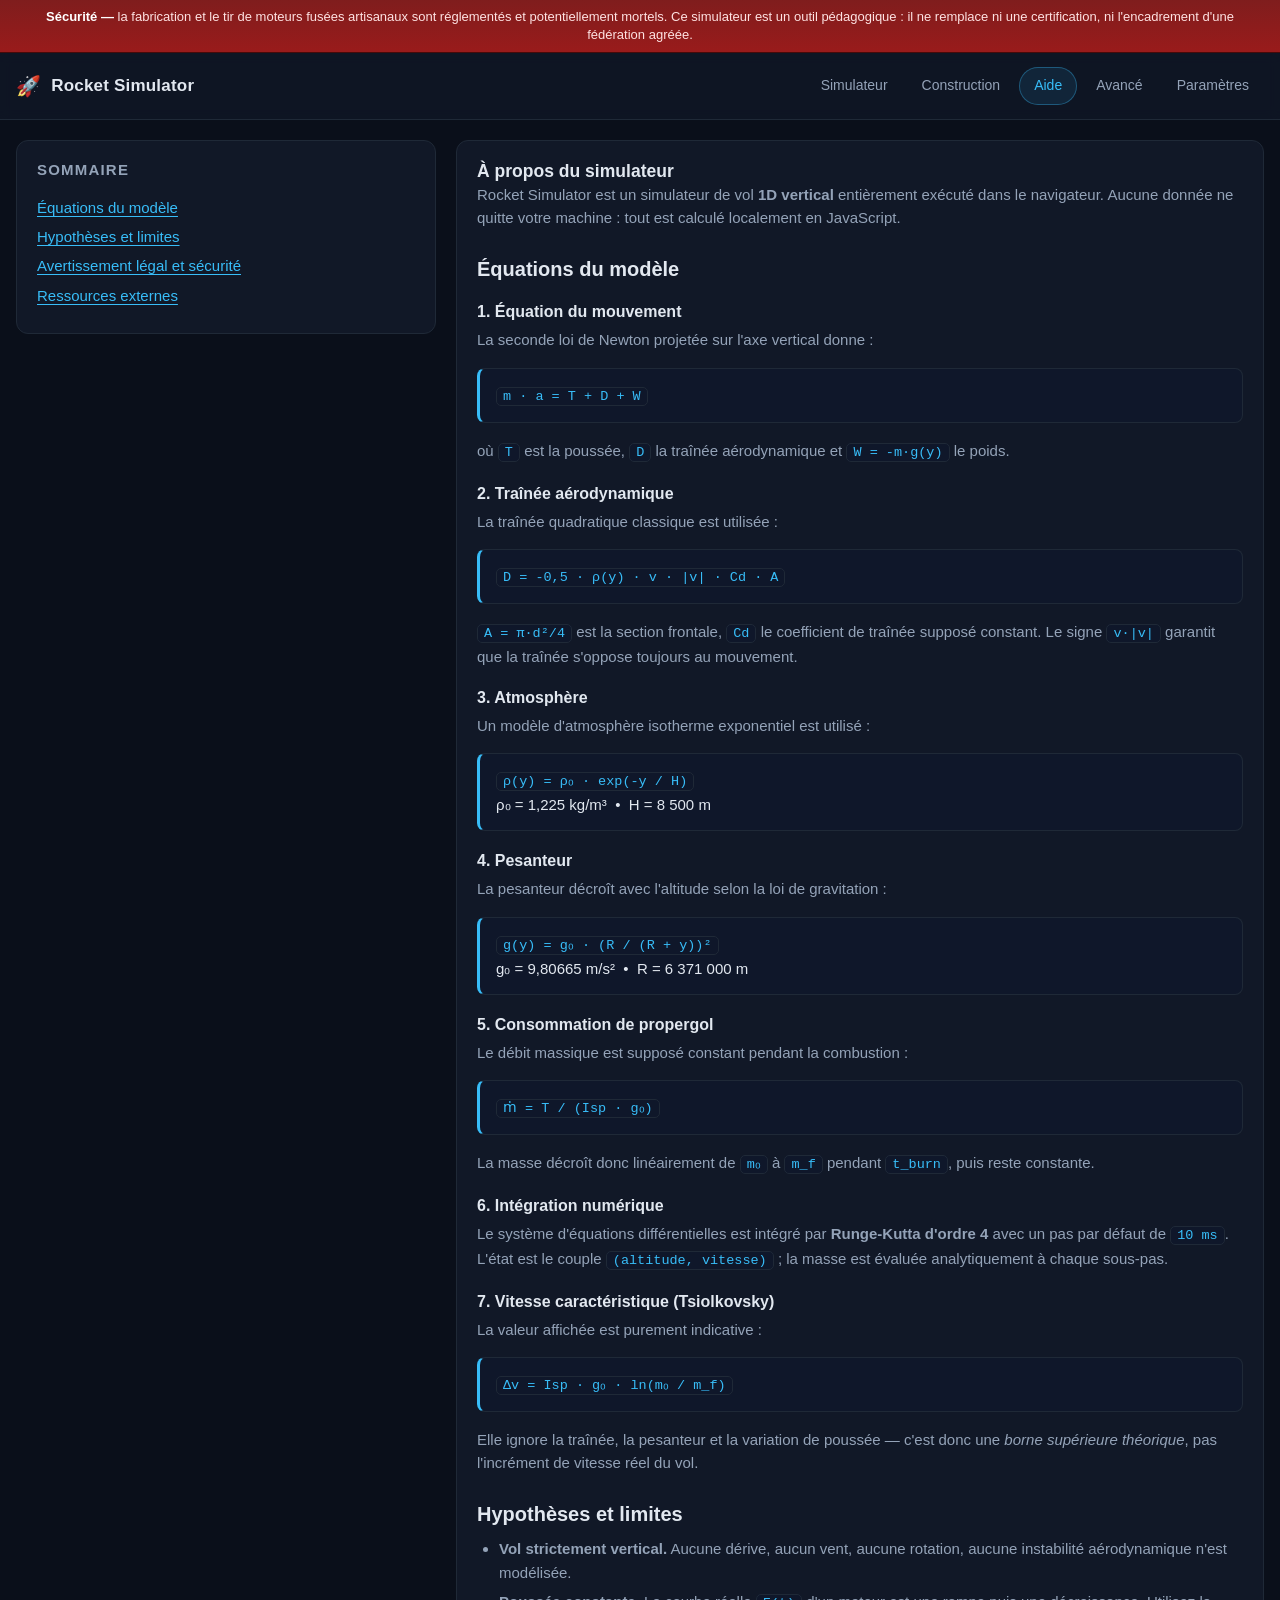
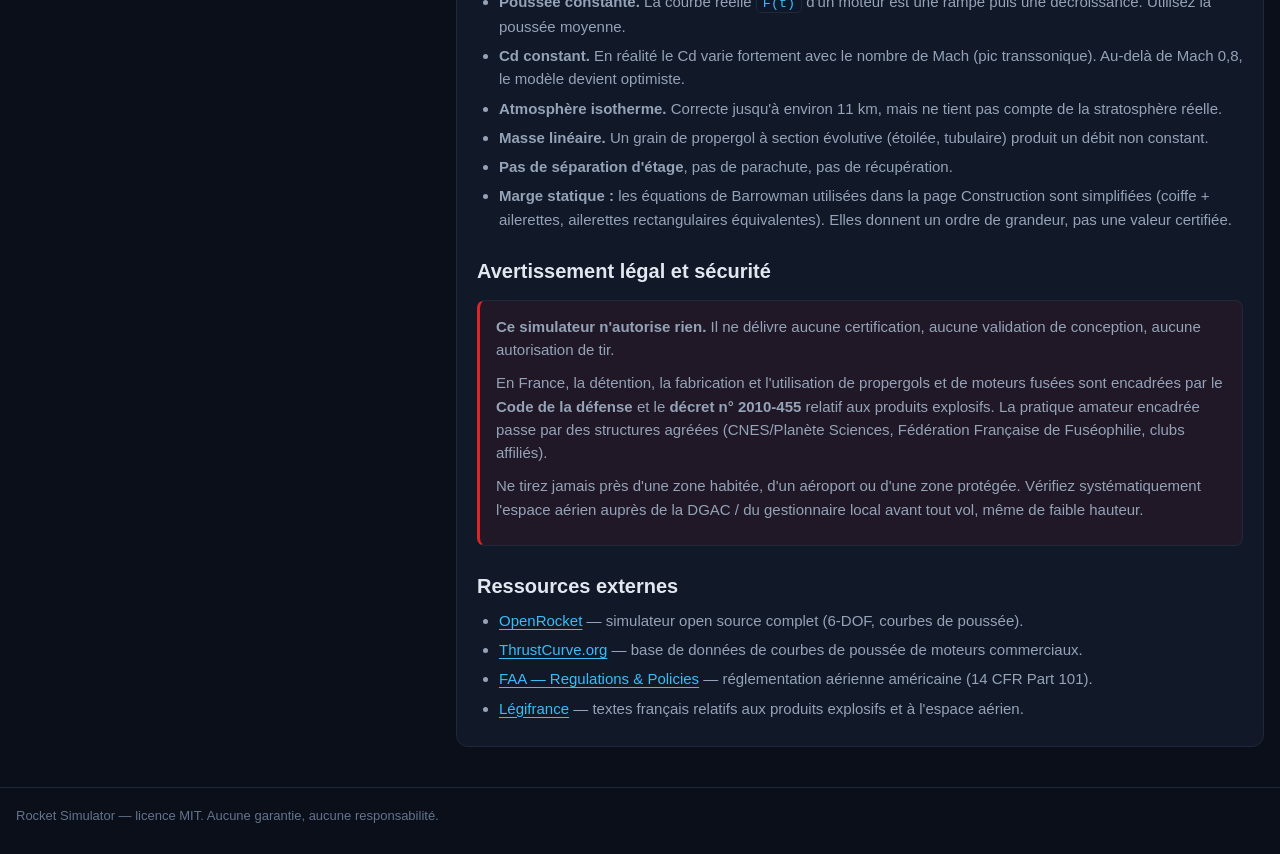
==== advanced.html @ daa478bb "init: rocket-simulator" ====
<!DOCTYPE html>
<html lang="fr">
<head>
  <meta charset="utf-8">
  <meta name="viewport" content="width=device-width, initial-scale=1">
  <title>À propos — Rocket Simulator</title>
  <meta name="description" content="Équations, hypothèses, limites du modèle et avertissements légaux du simulateur de fusée artisanale.">
  <link rel="icon" type="image/svg+xml" href="assets/favicon.svg">
  <link rel="stylesheet" href="css/reset.css">
  <link rel="stylesheet" href="css/style.css">
  <link rel="stylesheet" href="css/components.css">
</head>
<body>

  <p class="safety-banner" role="alert">
    <strong>Sécurité —</strong> la fabrication et le tir de moteurs fusées artisanaux sont
    réglementés et potentiellement mortels. Ce simulateur est un outil pédagogique : il ne
    remplace ni une certification, ni l'encadrement d'une fédération agréée.
  </p>

  <header class="site-header">
    <div class="wrap header-inner">
      <a class="brand" href="index.html">
        <span class="brand-mark" aria-hidden="true">🚀</span>
        <span>Rocket&nbsp;Simulator</span>
      </a>
      <nav class="site-nav" aria-label="Navigation principale">
        <a href="index.html">Simulateur</a>
        <a href="builder.html">Construction</a>
        <a href="help.html" class="is-active" aria-current="page">Aide</a>
        <a href="advanced.html">Avancé</a>
        <a href="settings.html">Paramètres</a>
      </nav>
    </div>
  </header>

  <main class="wrap layout">

    <section class="card">
      <h2 class="card-title">Sommaire</h2>
      <ul class="prose">
        <li><a href="#equations">Équations du modèle</a></li>
        <li><a href="#hypotheses">Hypothèses et limites</a></li>
        <li><a href="#legal">Avertissement légal et sécurité</a></li>
        <li><a href="#ressources">Ressources externes</a></li>
      </ul>
    </section>

    <section class="col-right">

      <article class="card prose">
        <h1>À propos du simulateur</h1>
        <p>
          Rocket Simulator est un simulateur de vol <strong>1D vertical</strong> entièrement
          exécuté dans le navigateur. Aucune donnée ne quitte votre machine : tout est calculé
          localement en JavaScript.
        </p>

        <h2 id="equations">Équations du modèle</h2>

        <h3>1. Équation du mouvement</h3>
        <p>
          La seconde loi de Newton projetée sur l'axe vertical donne :
        </p>
        <div class="callout">
          <code>m · a = T + D + W</code>
        </div>
        <p>
          où <code>T</code> est la poussée, <code>D</code> la traînée aérodynamique et
          <code>W = -m·g(y)</code> le poids.
        </p>

        <h3>2. Traînée aérodynamique</h3>
        <p>La traînée quadratique classique est utilisée :</p>
        <div class="callout">
          <code>D = -0,5 · ρ(y) · v · |v| · Cd · A</code>
        </div>
        <p>
          <code>A = π·d²/4</code> est la section frontale, <code>Cd</code> le coefficient de
          traînée supposé constant. Le signe <code>v·|v|</code> garantit que la traînée
          s'oppose toujours au mouvement.
        </p>

        <h3>3. Atmosphère</h3>
        <p>Un modèle d'atmosphère isotherme exponentiel est utilisé :</p>
        <div class="callout">
          <code>ρ(y) = ρ₀ · exp(-y / H)</code><br>
          ρ₀ = 1,225 kg/m³ &nbsp;•&nbsp; H = 8 500 m
        </div>

        <h3>4. Pesanteur</h3>
        <p>La pesanteur décroît avec l'altitude selon la loi de gravitation :</p>
        <div class="callout">
          <code>g(y) = g₀ · (R / (R + y))²</code><br>
          g₀ = 9,80665 m/s² &nbsp;•&nbsp; R = 6 371 000 m
        </div>

        <h3>5. Consommation de propergol</h3>
        <p>Le débit massique est supposé constant pendant la combustion :</p>
        <div class="callout">
          <code>ṁ = T / (Isp · g₀)</code>
        </div>
        <p>
          La masse décroît donc linéairement de <code>m₀</code> à <code>m_f</code> pendant
          <code>t_burn</code>, puis reste constante.
        </p>

        <h3>6. Intégration numérique</h3>
        <p>
          Le système d'équations différentielles est intégré par <strong>Runge-Kutta d'ordre 4</strong>
          avec un pas par défaut de <code>10 ms</code>. L'état est le couple
          <code>(altitude, vitesse)</code> ; la masse est évaluée analytiquement à chaque
          sous-pas.
        </p>

        <h3>7. Vitesse caractéristique (Tsiolkovsky)</h3>
        <p>La valeur affichée est purement indicative :</p>
        <div class="callout">
          <code>Δv = Isp · g₀ · ln(m₀ / m_f)</code>
        </div>
        <p>
          Elle ignore la traînée, la pesanteur et la variation de poussée — c'est donc une
          <em>borne supérieure théorique</em>, pas l'incrément de vitesse réel du vol.
        </p>

        <h2 id="hypotheses">Hypothèses et limites</h2>
        <ul>
          <li><strong>Vol strictement vertical.</strong> Aucune dérive, aucun vent, aucune
            rotation, aucune instabilité aérodynamique n'est modélisée.</li>
          <li><strong>Poussée constante.</strong> La courbe réelle <code>F(t)</code> d'un
            moteur est une rampe puis une décroissance. Utilisez la poussée moyenne.</li>
          <li><strong>Cd constant.</strong> En réalité le Cd varie fortement avec le nombre de
            Mach (pic transsonique). Au-delà de Mach 0,8, le modèle devient optimiste.</li>
          <li><strong>Atmosphère isotherme.</strong> Correcte jusqu'à environ 11 km, mais ne
            tient pas compte de la stratosphère réelle.</li>
          <li><strong>Masse linéaire.</strong> Un grain de propergol à section évolutive
            (étoilée, tubulaire) produit un débit non constant.</li>
          <li><strong>Pas de séparation d'étage</strong>, pas de parachute, pas de récupération.</li>
          <li><strong>Marge statique :</strong> les équations de Barrowman utilisées dans la page
            Construction sont simplifiées (coiffe + ailerettes, ailerettes rectangulaires
            équivalentes). Elles donnent un ordre de grandeur, pas une valeur certifiée.</li>
        </ul>

        <h2 id="legal">Avertissement légal et sécurité</h2>
        <div class="callout callout-danger">
          <p>
            <strong>Ce simulateur n'autorise rien.</strong> Il ne délivre aucune
            certification, aucune validation de conception, aucune autorisation de tir.
          </p>
          <p>
            En France, la détention, la fabrication et l'utilisation de propergols et de
            moteurs fusées sont encadrées par le <strong>Code de la défense</strong> et le
            <strong>décret n° 2010-455</strong> relatif aux produits explosifs. La pratique
            amateur encadrée passe par des structures agréées (CNES/Planète Sciences,
            Fédération Française de Fuséophilie, clubs affiliés).
          </p>
          <p>
            Ne tirez jamais près d'une zone habitée, d'un aéroport ou d'une zone protégée.
            Vérifiez systématiquement l'espace aérien auprès de la DGAC / du gestionnaire
            local avant tout vol, même de faible hauteur.
          </p>
        </div>

        <h2 id="ressources">Ressources externes</h2>
        <ul>
          <li><a href="https://openrocket.info/" rel="noopener noreferrer" target="_blank">OpenRocket</a> — simulateur open source complet (6-DOF, courbes de poussée).</li>
          <li><a href="https://www.thrustcurve.org/" rel="noopener noreferrer" target="_blank">ThrustCurve.org</a> — base de données de courbes de poussée de moteurs commerciaux.</li>
          <li><a href="https://www.faa.gov/regulations_policies/" rel="noopener noreferrer" target="_blank">FAA — Regulations &amp; Policies</a> — réglementation aérienne américaine (14 CFR Part 101).</li>
          <li><a href="https://www.legifrance.gouv.fr/" rel="noopener noreferrer" target="_blank">Légifrance</a> — textes français relatifs aux produits explosifs et à l'espace aérien.</li>
        </ul>
      </article>

    </section>

  </main>

  <footer class="site-footer">
    <div class="wrap">
      Rocket Simulator — licence MIT. Aucune garantie, aucune responsabilité.
    </div>
  </footer>

</body>
</html>
---- css/style.css ----
/* ==========================================================================
   1. Variables de thème
   ========================================================================== */
:root {
  --bg: #0a0f1a;
  --surface: #111827;
  --surface-alt: #0f172a;
  --border: #1f2937;
  --border-soft: #172033;

  --text: #e2e8f0;
  --text-muted: #94a3b8;
  --text-dim: #64748b;

  --accent: #38bdf8;
  --accent-strong: #0ea5e9;
  --ok: #22c55e;
  --warn: #f59e0b;
  --danger: #dc2626;

  --radius: 12px;
  --radius-sm: 8px;
  --pad: 20px;
  --gap: 20px;

  --font-sans: -apple-system, BlinkMacSystemFont, "Segoe UI", Roboto, Helvetica, Arial, sans-serif;
  --font-mono: ui-monospace, SFMono-Regular, Menlo, Consolas, "Liberation Mono", monospace;

  --shadow: 0 10px 30px rgba(0, 0, 0, 0.35);
  --max-width: 1280px;
}

/* ==========================================================================
   2. Base
   ========================================================================== */
body {
  background: var(--bg);
  color: var(--text);
  font-family: var(--font-sans);
  font-size: 15px;
  line-height: 1.55;
  min-height: 100vh;
  display: flex;
  flex-direction: column;
}

h1, h2, h3 {
  line-height: 1.25;
  font-weight: 650;
}

code, kbd, pre {
  font-family: var(--font-mono);
  font-size: 0.9em;
}

.wrap {
  width: 100%;
  max-width: var(--max-width);
  margin-inline: auto;
  padding-inline: 16px;
}

/* ==========================================================================
   3. Bandeau de sécurité (fixe, non fermable)
   ========================================================================== */
.safety-banner {
  position: sticky;
  top: 0;
  z-index: 100;
  background: linear-gradient(180deg, #7f1d1d, #991b1b);
  color: #fee2e2;
  font-size: 13px;
  line-height: 1.4;
  padding: 8px 16px;
  border-bottom: 1px solid #450a0a;
  text-align: center;
}

.safety-banner strong {
  color: #fff;
}

/* ==========================================================================
   4. En-tête + navigation
   ========================================================================== */
.site-header {
  border-bottom: 1px solid var(--border);
  background: rgba(17, 24, 39, 0.72);
  backdrop-filter: blur(6px);
}

.header-inner {
  display: flex;
  flex-wrap: wrap;
  align-items: center;
  justify-content: space-between;
  gap: 12px;
  padding-block: 14px;
}

.brand {
  display: inline-flex;
  align-items: center;
  gap: 10px;
  font-weight: 700;
  font-size: 17px;
  letter-spacing: 0.2px;
}

.brand-mark {
  font-size: 20px;
}

.site-nav {
  display: flex;
  flex-wrap: wrap;
  gap: 4px;
}

.site-nav a {
  padding: 7px 14px;
  border-radius: 999px;
  font-size: 14px;
  color: var(--text-muted);
  border: 1px solid transparent;
  transition: background 0.15s, color 0.15s, border-color 0.15s;
}

.site-nav a:hover {
  color: var(--text);
  background: #1b2537;
}

.site-nav a.is-active {
  color: var(--accent);
  background: rgba(56, 189, 248, 0.1);
  border-color: rgba(56, 189, 248, 0.35);
}

/* ==========================================================================
   5. Layout principal
   ========================================================================== */
main.layout {
  flex: 1;
  display: grid;
  grid-template-columns: minmax(320px, 420px) minmax(0, 1fr);
  gap: var(--gap);
  align-items: start;
  padding-block: var(--gap) 40px;
}

.col-right {
  display: grid;
  gap: var(--gap);
  min-width: 0;
}

.grid-2 {
  display: grid;
  grid-template-columns: repeat(auto-fit, minmax(280px, 1fr));
  gap: var(--gap);
}

/* ==========================================================================
   6. Pied de page
   ========================================================================== */
.site-footer {
  border-top: 1px solid var(--border);
  padding: 18px 0 28px;
  color: var(--text-dim);
  font-size: 13px;
}

.site-footer a {
  color: var(--text-muted);
  text-decoration: underline;
  text-underline-offset: 3px;
}

.site-footer a:hover {
  color: var(--accent);
}

/* ==========================================================================
   7. Responsive — 768px
   ========================================================================== */
@media (max-width: 768px) {
  main.layout {
    grid-template-columns: 1fr;
  }

  .header-inner {
    justify-content: center;
  }

  .safety-banner {
    font-size: 12px;
  }
}
---- css/components.css ----
/* ==========================================================================
   1. Cartes
   ========================================================================== */
.card {
  background: var(--surface);
  border: 1px solid var(--border);
  border-radius: var(--radius);
  padding: var(--pad);
}

.card + .card {
  margin-top: 0;
}

.card-title {
  font-size: 15px;
  text-transform: uppercase;
  letter-spacing: 0.08em;
  color: var(--text-muted);
  margin-bottom: 16px;
}

.chart-title {
  font-size: 14px;
  color: var(--text-muted);
  margin-bottom: 8px;
  letter-spacing: 0.03em;
}

/* ==========================================================================
   2. Boutons
   ========================================================================== */
.btn {
  display: inline-flex;
  align-items: center;
  justify-content: center;
  gap: 8px;
  padding: 10px 18px;
  border-radius: var(--radius-sm);
  font-size: 14px;
  font-weight: 600;
  border: 1px solid transparent;
  transition: background 0.15s, border-color 0.15s, color 0.15s, transform 0.05s;
}

.btn:active {
  transform: translateY(1px);
}

.btn-primary {
  background: var(--accent);
  color: #06263a;
}

.btn-primary:hover {
  background: var(--accent-strong);
}

.btn-ghost {
  background: #1b2537;
  color: var(--text);
  border-color: var(--border);
}

.btn-ghost:hover {
  background: #243149;
}

.btn:focus-visible {
  outline: 2px solid var(--accent);
  outline-offset: 2px;
}

.actions {
  display: flex;
  flex-wrap: wrap;
  gap: 10px;
  margin-top: 18px;
}

/* ==========================================================================
   3. Formulaires
   ========================================================================== */
.field {
  display: block;
  margin-bottom: 14px;
}

.field-label {
  display: block;
  font-size: 12.5px;
  color: var(--text-muted);
  margin-bottom: 6px;
  letter-spacing: 0.02em;
}

.field-row {
  display: grid;
  grid-template-columns: 1fr 1fr;
  gap: 12px;
}

input[type="text"],
input[type="number"],
select {
  width: 100%;
  background: var(--surface-alt);
  border: 1px solid var(--border);
  border-radius: var(--radius-sm);
  padding: 9px 11px;
  font-size: 14px;
  color: var(--text);
  transition: border-color 0.15s, box-shadow 0.15s;
}

input:focus,
select:focus {
  outline: none;
  border-color: var(--accent);
  box-shadow: 0 0 0 3px rgba(56, 189, 248, 0.16);
}

input[type="number"] {
  font-variant-numeric: tabular-nums;
}

.errors {
  margin-top: 12px;
  font-size: 13px;
  color: #fca5a5;
  display: none;
}

.errors.is-visible {
  display: block;
}

/* ==========================================================================
   4. Statistiques
   ========================================================================== */
.stat-grid {
  display: grid;
  grid-template-columns: repeat(auto-fit, minmax(150px, 1fr));
  gap: 12px;
}

.stat {
  background: var(--surface-alt);
  border: 1px solid var(--border-soft);
  border-radius: var(--radius-sm);
  padding: 12px 14px;
  display: flex;
  flex-direction: column;
  gap: 2px;
}

.stat-label {
  font-size: 12px;
  color: var(--text-dim);
  text-transform: uppercase;
  letter-spacing: 0.05em;
}

.stat-value {
  font-size: 22px;
  font-weight: 700;
  font-variant-numeric: tabular-nums;
  color: var(--accent);
}

.stat-value small {
  font-size: 12px;
  font-weight: 500;
  color: var(--text-muted);
}

.stat-hint {
  font-size: 11.5px;
  color: var(--text-dim);
}

/* ==========================================================================
   5. Avertissements
   ========================================================================== */
.warn-list {
  margin-top: 16px;
  display: grid;
  gap: 8px;
}

.warn-list li {
  background: rgba(245, 158, 11, 0.09);
  border: 1px solid rgba(245, 158, 11, 0.35);
  border-left-width: 3px;
  border-radius: var(--radius-sm);
  padding: 9px 12px;
  font-size: 13px;
  color: #fcd34d;
}

/* ==========================================================================
   6. Graphiques SVG
   ========================================================================== */
.chart-host {
  position: relative;
  width: 100%;
}

.chart {
  width: 100%;
  height: auto;
  overflow: visible;
}

.chart-grid {
  stroke: #1b2537;
  stroke-width: 1;
}

.chart-axis {
  stroke: #334155;
  stroke-width: 1;
}

.chart-tick {
  fill: var(--text-dim);
  font-size: 11px;
  font-family: var(--font-sans);
}

.chart-label {
  fill: var(--text-muted);
  font-size: 12px;
  font-family: var(--font-sans);
}

.chart-crosshair {
  stroke: var(--accent);
  stroke-width: 1;
  stroke-dasharray: 3 3;
}

.chart-tooltip {
  position: absolute;
  transform: translate(-50%, -150%);
  background: #020617;
  border: 1px solid var(--border);
  border-radius: 6px;
  padding: 4px 9px;
  font-size: 12px;
  font-variant-numeric: tabular-nums;
  white-space: nowrap;
  pointer-events: none;
  color: var(--text);
  box-shadow: var(--shadow);
}

/* ==========================================================================
   7. Builder — tableau des pièces & indicateur de stabilité
   ========================================================================== */
.parts-table {
  font-size: 13.5px;
}

.parts-table th,
.parts-table td {
  text-align: left;
  padding: 7px 10px;
  border-bottom: 1px solid var(--border-soft);
}

.parts-table th {
  color: var(--text-dim);
  font-weight: 500;
  font-size: 12px;
  text-transform: uppercase;
  letter-spacing: 0.05em;
}

.parts-table td.num {
  text-align: right;
  font-variant-numeric: tabular-nums;
}

.stability {
  display: flex;
  align-items: center;
  gap: 14px;
  margin-top: 8px;
  flex-wrap: wrap;
}

.stability-badge {
  font-size: 15px;
  font-weight: 700;
  padding: 8px 16px;
  border-radius: 999px;
  border: 1px solid;
  font-variant-numeric: tabular-nums;
}

.stability-badge[data-level="ok"] {
  color: var(--ok);
  border-color: rgba(34, 197, 94, 0.5);
  background: rgba(34, 197, 94, 0.1);
}

.stability-badge[data-level="warn"] {
  color: var(--warn);
  border-color: rgba(245, 158, 11, 0.5);
  background: rgba(245, 158, 11, 0.1);
}

.stability-badge[data-level="bad"] {
  color: #f87171;
  border-color: rgba(220, 38, 38, 0.5);
  background: rgba(220, 38, 38, 0.12);
}

.stability-text {
  font-size: 13px;
  color: var(--text-muted);
}

/* ==========================================================================
   8. Contenu éditorial (about)
   ========================================================================== */
.prose h2 {
  font-size: 20px;
  margin: 28px 0 10px;
}

.prose h2:first-child {
  margin-top: 0;
}

.prose h3 {
  font-size: 16px;
  margin: 20px 0 6px;
}

.prose p,
.prose li {
  color: var(--text-muted);
  margin-bottom: 10px;
}

.prose ul {
  list-style: disc;
  padding-left: 22px;
}

.prose li {
  margin-bottom: 6px;
}

.prose code {
  background: var(--surface-alt);
  border: 1px solid var(--border);
  border-radius: 5px;
  padding: 1px 6px;
  color: var(--accent);
}

.prose a {
  color: var(--accent);
  text-decoration: underline;
  text-underline-offset: 3px;
}

.callout {
  background: var(--surface-alt);
  border: 1px solid var(--border);
  border-left: 3px solid var(--accent);
  border-radius: var(--radius-sm);
  padding: 14px 16px;
  margin: 16px 0;
}

.callout-danger {
  border-left-color: var(--danger);
  background: rgba(220, 38, 38, 0.07);
}
/* ==========================================================================
   9. Tooltips (data-tip)
   ========================================================================== */
[data-tip] {
  position: relative;
  cursor: help;
  border-bottom: 1px dotted var(--text-dim);
}

[data-tip]:hover::after,
[data-tip]:focus-visible::after {
  content: attr(data-tip);
  position: absolute;
  bottom: calc(100% + 6px);
  left: 0;
  z-index: 200;
  width: max-content;
  max-width: 280px;
  padding: 8px 11px;
  background: #020617;
  color: var(--text);
  border: 1px solid var(--border);
  border-radius: 6px;
  font-size: 12px;
  font-weight: 400;
  line-height: 1.45;
  text-transform: none;
  letter-spacing: 0;
  white-space: normal;
  text-align: left;
  box-shadow: var(--shadow);
  pointer-events: none;
}

[data-tip]:focus-visible {
  outline: 2px solid var(--accent);
  outline-offset: 2px;
}

/* ==========================================================================
   10. Paramètres — blocs d'unités
   ========================================================================== */
.unit-card {
  margin-bottom: 16px;
}

.radio-row {
  display: flex;
  flex-wrap: wrap;
  gap: 8px;
}

.radio-pill {
  display: inline-flex;
  align-items: center;
  gap: 6px;
  padding: 7px 13px;
  border: 1px solid var(--border);
  border-radius: 999px;
  background: var(--surface-alt);
  font-size: 13.5px;
  cursor: pointer;
  transition: border-color 0.15s, background 0.15s;
}

.radio-pill:hover {
  border-color: var(--accent);
}

.radio-pill input[type="radio"] {
  accent-color: var(--accent);
  margin: 0;
}

.radio-pill:has(input:checked) {
  border-color: var(--accent);
  background: rgba(56, 189, 248, 0.1);
  color: var(--accent);
}

.unit-preview {
  margin-top: 8px;
  font-size: 12px;
  color: var(--text-dim);
  font-family: var(--font-mono);
}

.field-unit {
  color: var(--text-dim);
  font-weight: 400;
  margin-left: 2px;
}

/* ==========================================================================
   11. Texte de prose simplifié (help)
   ========================================================================== */
.prose-help h1 {
  font-size: 22px;
  margin-bottom: 14px;
}

.prose-help h2 {
  font-size: 18px;
  margin: 24px 0 8px;
  color: var(--accent);
}

.prose-help p,
.prose-help li {
  color: var(--text-muted);
  margin-bottom: 10px;
}

.prose-help ul {
  list-style: disc;
  padding-left: 22px;
}

.prose-help strong {
  color: var(--text);
}

.prose-help a {
  color: var(--accent);
  text-decoration: underline;
  text-underline-offset: 3px;
}
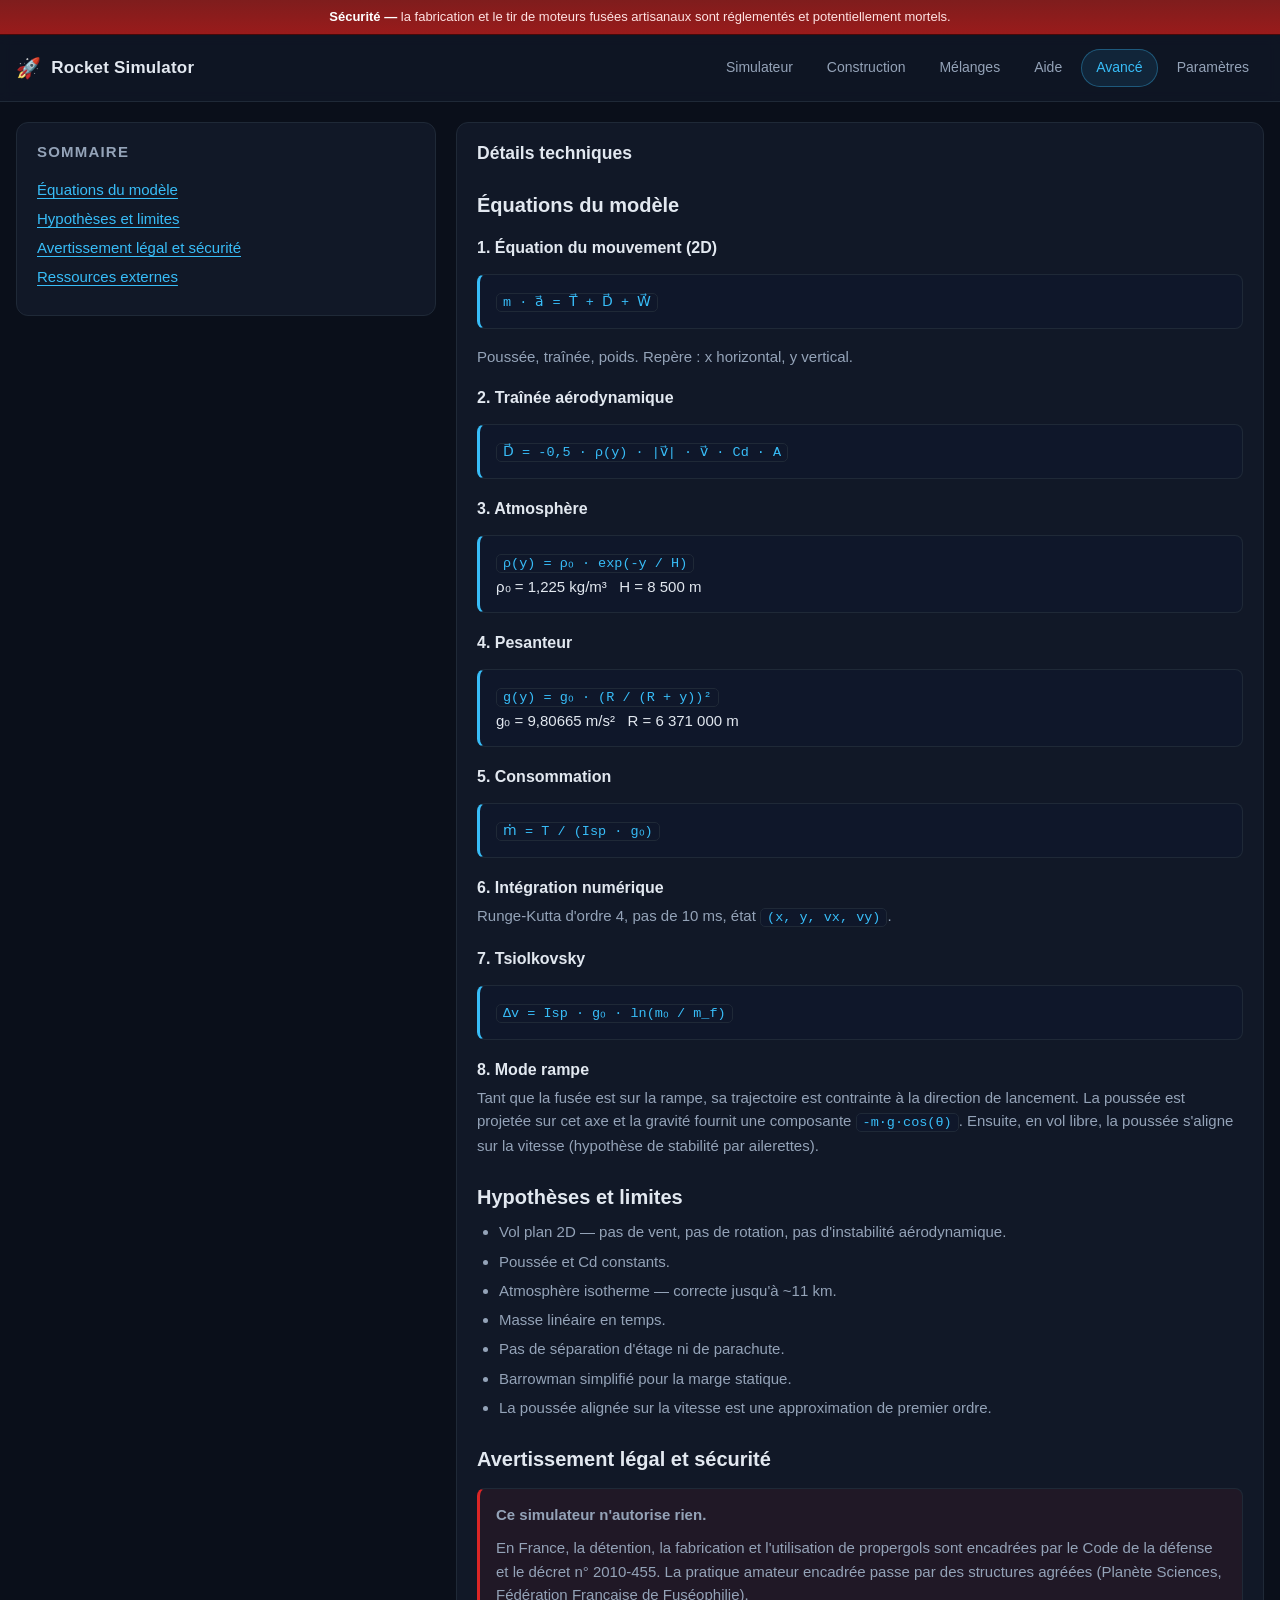
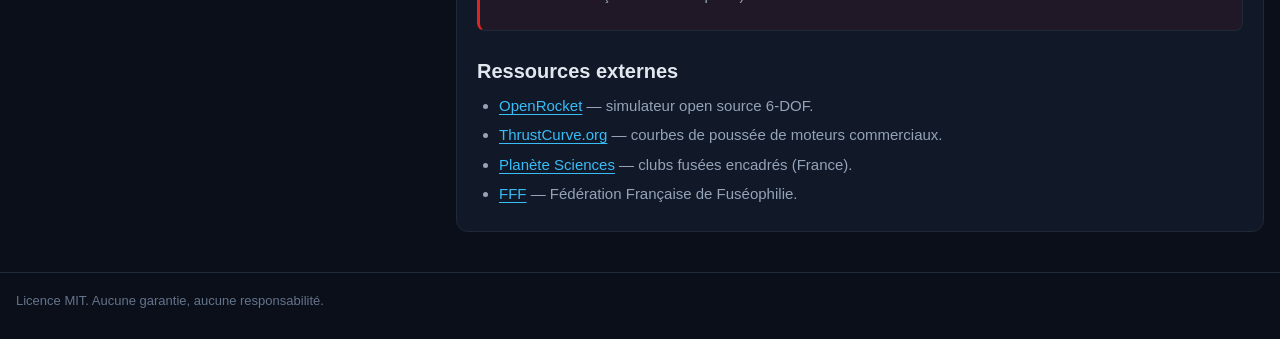
==== commit eabc5b35: "add(fonction): ajout page des mélanges, + advisor pour aide a la creation de fusée" ====
--- a/advanced.html
+++ b/advanced.html
@@ -3,8 +3,7 @@
 <head>
   <meta charset="utf-8">
   <meta name="viewport" content="width=device-width, initial-scale=1">
-  <title>À propos — Rocket Simulator</title>
-  <meta name="description" content="Équations, hypothèses, limites du modèle et avertissements légaux du simulateur de fusée artisanale.">
+  <title>Avancé — Rocket Simulator</title>
   <link rel="icon" type="image/svg+xml" href="assets/favicon.svg">
   <link rel="stylesheet" href="css/reset.css">
   <link rel="stylesheet" href="css/style.css">
@@ -14,8 +13,7 @@
 
   <p class="safety-banner" role="alert">
     <strong>Sécurité —</strong> la fabrication et le tir de moteurs fusées artisanaux sont
-    réglementés et potentiellement mortels. Ce simulateur est un outil pédagogique : il ne
-    remplace ni une certification, ni l'encadrement d'une fédération agréée.
+    réglementés et potentiellement mortels.
   </p>
 
   <header class="site-header">
@@ -27,8 +25,9 @@
       <nav class="site-nav" aria-label="Navigation principale">
         <a href="index.html">Simulateur</a>
         <a href="builder.html">Construction</a>
-        <a href="help.html" class="is-active" aria-current="page">Aide</a>
-        <a href="advanced.html">Avancé</a>
+        <a href="propellant.html">Mélanges</a>
+        <a href="help.html">Aide</a>
+        <a href="advanced.html" class="is-active" aria-current="page">Avancé</a>
         <a href="settings.html">Paramètres</a>
       </nav>
     </div>
@@ -47,137 +46,85 @@
     </section>
 
     <section class="col-right">
-
       <article class="card prose">
-        <h1>À propos du simulateur</h1>
-        <p>
-          Rocket Simulator est un simulateur de vol <strong>1D vertical</strong> entièrement
-          exécuté dans le navigateur. Aucune donnée ne quitte votre machine : tout est calculé
-          localement en JavaScript.
-        </p>
+        <h1>Détails techniques</h1>
 
         <h2 id="equations">Équations du modèle</h2>
 
-        <h3>1. Équation du mouvement</h3>
-        <p>
-          La seconde loi de Newton projetée sur l'axe vertical donne :
-        </p>
-        <div class="callout">
-          <code>m · a = T + D + W</code>
-        </div>
-        <p>
-          où <code>T</code> est la poussée, <code>D</code> la traînée aérodynamique et
-          <code>W = -m·g(y)</code> le poids.
-        </p>
+        <h3>1. Équation du mouvement (2D)</h3>
+        <div class="callout"><code>m · a⃗ = T⃗ + D⃗ + W⃗</code></div>
+        <p>Poussée, traînée, poids. Repère : x horizontal, y vertical.</p>
 
         <h3>2. Traînée aérodynamique</h3>
-        <p>La traînée quadratique classique est utilisée :</p>
         <div class="callout">
-          <code>D = -0,5 · ρ(y) · v · |v| · Cd · A</code>
+          <code>D⃗ = -0,5 · ρ(y) · |v⃗| · v⃗ · Cd · A</code>
         </div>
-        <p>
-          <code>A = π·d²/4</code> est la section frontale, <code>Cd</code> le coefficient de
-          traînée supposé constant. Le signe <code>v·|v|</code> garantit que la traînée
-          s'oppose toujours au mouvement.
-        </p>
 
         <h3>3. Atmosphère</h3>
-        <p>Un modèle d'atmosphère isotherme exponentiel est utilisé :</p>
         <div class="callout">
           <code>ρ(y) = ρ₀ · exp(-y / H)</code><br>
-          ρ₀ = 1,225 kg/m³ &nbsp;•&nbsp; H = 8 500 m
+          ρ₀ = 1,225 kg/m³ &nbsp; H = 8 500 m
         </div>
 
         <h3>4. Pesanteur</h3>
-        <p>La pesanteur décroît avec l'altitude selon la loi de gravitation :</p>
         <div class="callout">
           <code>g(y) = g₀ · (R / (R + y))²</code><br>
-          g₀ = 9,80665 m/s² &nbsp;•&nbsp; R = 6 371 000 m
+          g₀ = 9,80665 m/s² &nbsp; R = 6 371 000 m
         </div>
 
-        <h3>5. Consommation de propergol</h3>
-        <p>Le débit massique est supposé constant pendant la combustion :</p>
-        <div class="callout">
-          <code>ṁ = T / (Isp · g₀)</code>
-        </div>
-        <p>
-          La masse décroît donc linéairement de <code>m₀</code> à <code>m_f</code> pendant
-          <code>t_burn</code>, puis reste constante.
-        </p>
+        <h3>5. Consommation</h3>
+        <div class="callout"><code>ṁ = T / (Isp · g₀)</code></div>
 
         <h3>6. Intégration numérique</h3>
+        <p>Runge-Kutta d'ordre 4, pas de 10 ms, état <code>(x, y, vx, vy)</code>.</p>
+
+        <h3>7. Tsiolkovsky</h3>
+        <div class="callout"><code>Δv = Isp · g₀ · ln(m₀ / m_f)</code></div>
+
+        <h3>8. Mode rampe</h3>
         <p>
-          Le système d'équations différentielles est intégré par <strong>Runge-Kutta d'ordre 4</strong>
-          avec un pas par défaut de <code>10 ms</code>. L'état est le couple
-          <code>(altitude, vitesse)</code> ; la masse est évaluée analytiquement à chaque
-          sous-pas.
-        </p>
-
-        <h3>7. Vitesse caractéristique (Tsiolkovsky)</h3>
-        <p>La valeur affichée est purement indicative :</p>
-        <div class="callout">
-          <code>Δv = Isp · g₀ · ln(m₀ / m_f)</code>
-        </div>
-        <p>
-          Elle ignore la traînée, la pesanteur et la variation de poussée — c'est donc une
-          <em>borne supérieure théorique</em>, pas l'incrément de vitesse réel du vol.
+          Tant que la fusée est sur la rampe, sa trajectoire est contrainte à la direction
+          de lancement. La poussée est projetée sur cet axe et la gravité fournit une
+          composante <code>-m·g·cos(θ)</code>. Ensuite, en vol libre, la poussée s'aligne
+          sur la vitesse (hypothèse de stabilité par ailerettes).
         </p>
 
         <h2 id="hypotheses">Hypothèses et limites</h2>
         <ul>
-          <li><strong>Vol strictement vertical.</strong> Aucune dérive, aucun vent, aucune
-            rotation, aucune instabilité aérodynamique n'est modélisée.</li>
-          <li><strong>Poussée constante.</strong> La courbe réelle <code>F(t)</code> d'un
-            moteur est une rampe puis une décroissance. Utilisez la poussée moyenne.</li>
-          <li><strong>Cd constant.</strong> En réalité le Cd varie fortement avec le nombre de
-            Mach (pic transsonique). Au-delà de Mach 0,8, le modèle devient optimiste.</li>
-          <li><strong>Atmosphère isotherme.</strong> Correcte jusqu'à environ 11 km, mais ne
-            tient pas compte de la stratosphère réelle.</li>
-          <li><strong>Masse linéaire.</strong> Un grain de propergol à section évolutive
-            (étoilée, tubulaire) produit un débit non constant.</li>
-          <li><strong>Pas de séparation d'étage</strong>, pas de parachute, pas de récupération.</li>
-          <li><strong>Marge statique :</strong> les équations de Barrowman utilisées dans la page
-            Construction sont simplifiées (coiffe + ailerettes, ailerettes rectangulaires
-            équivalentes). Elles donnent un ordre de grandeur, pas une valeur certifiée.</li>
+          <li>Vol plan 2D — pas de vent, pas de rotation, pas d'instabilité aérodynamique.</li>
+          <li>Poussée et Cd constants.</li>
+          <li>Atmosphère isotherme — correcte jusqu'à ~11 km.</li>
+          <li>Masse linéaire en temps.</li>
+          <li>Pas de séparation d'étage ni de parachute.</li>
+          <li>Barrowman simplifié pour la marge statique.</li>
+          <li>La poussée alignée sur la vitesse est une approximation de premier ordre.</li>
         </ul>
 
         <h2 id="legal">Avertissement légal et sécurité</h2>
         <div class="callout callout-danger">
+          <p><strong>Ce simulateur n'autorise rien.</strong></p>
           <p>
-            <strong>Ce simulateur n'autorise rien.</strong> Il ne délivre aucune
-            certification, aucune validation de conception, aucune autorisation de tir.
-          </p>
-          <p>
-            En France, la détention, la fabrication et l'utilisation de propergols et de
-            moteurs fusées sont encadrées par le <strong>Code de la défense</strong> et le
-            <strong>décret n° 2010-455</strong> relatif aux produits explosifs. La pratique
-            amateur encadrée passe par des structures agréées (CNES/Planète Sciences,
-            Fédération Française de Fuséophilie, clubs affiliés).
-          </p>
-          <p>
-            Ne tirez jamais près d'une zone habitée, d'un aéroport ou d'une zone protégée.
-            Vérifiez systématiquement l'espace aérien auprès de la DGAC / du gestionnaire
-            local avant tout vol, même de faible hauteur.
+            En France, la détention, la fabrication et l'utilisation de propergols sont
+            encadrées par le Code de la défense et le décret n° 2010-455. La pratique
+            amateur encadrée passe par des structures agréées (Planète Sciences,
+            Fédération Française de Fuséophilie).
           </p>
         </div>
 
         <h2 id="ressources">Ressources externes</h2>
         <ul>
-          <li><a href="https://openrocket.info/" rel="noopener noreferrer" target="_blank">OpenRocket</a> — simulateur open source complet (6-DOF, courbes de poussée).</li>
-          <li><a href="https://www.thrustcurve.org/" rel="noopener noreferrer" target="_blank">ThrustCurve.org</a> — base de données de courbes de poussée de moteurs commerciaux.</li>
-          <li><a href="https://www.faa.gov/regulations_policies/" rel="noopener noreferrer" target="_blank">FAA — Regulations &amp; Policies</a> — réglementation aérienne américaine (14 CFR Part 101).</li>
-          <li><a href="https://www.legifrance.gouv.fr/" rel="noopener noreferrer" target="_blank">Légifrance</a> — textes français relatifs aux produits explosifs et à l'espace aérien.</li>
+          <li><a href="https://openrocket.info/" rel="noopener noreferrer" target="_blank">OpenRocket</a> — simulateur open source 6-DOF.</li>
+          <li><a href="https://www.thrustcurve.org/" rel="noopener noreferrer" target="_blank">ThrustCurve.org</a> — courbes de poussée de moteurs commerciaux.</li>
+          <li><a href="https://www.planete-sciences.org/" rel="noopener noreferrer" target="_blank">Planète Sciences</a> — clubs fusées encadrés (France).</li>
+          <li><a href="https://www.ff-fusee.com/" rel="noopener noreferrer" target="_blank">FFF</a> — Fédération Française de Fuséophilie.</li>
         </ul>
       </article>
-
     </section>
 
   </main>
 
   <footer class="site-footer">
-    <div class="wrap">
-      Rocket Simulator — licence MIT. Aucune garantie, aucune responsabilité.
-    </div>
+    <div class="wrap">Licence MIT. Aucune garantie, aucune responsabilité.</div>
   </footer>
 
 </body>
--- a/css/components.css
+++ b/css/components.css
@@ -8,9 +8,7 @@
   padding: var(--pad);
 }
 
-.card + .card {
-  margin-top: 0;
-}
+.card + .card { margin-top: 0; }
 
 .card-title {
   font-size: 15px;
@@ -43,33 +41,17 @@
   transition: background 0.15s, border-color 0.15s, color 0.15s, transform 0.05s;
 }
 
-.btn:active {
-  transform: translateY(1px);
-}
-
-.btn-primary {
-  background: var(--accent);
-  color: #06263a;
-}
-
-.btn-primary:hover {
-  background: var(--accent-strong);
-}
-
+.btn:active { transform: translateY(1px); }
+.btn-primary { background: var(--accent); color: #06263a; }
+.btn-primary:hover { background: var(--accent-strong); }
+.btn-primary:disabled { opacity: 0.4; cursor: not-allowed; }
 .btn-ghost {
   background: #1b2537;
   color: var(--text);
   border-color: var(--border);
 }
-
-.btn-ghost:hover {
-  background: #243149;
-}
-
-.btn:focus-visible {
-  outline: 2px solid var(--accent);
-  outline-offset: 2px;
-}
+.btn-ghost:hover { background: #243149; }
+.btn:focus-visible { outline: 2px solid var(--accent); outline-offset: 2px; }
 
 .actions {
   display: flex;
@@ -81,10 +63,7 @@
 /* ==========================================================================
    3. Formulaires
    ========================================================================== */
-.field {
-  display: block;
-  margin-bottom: 14px;
-}
+.field { display: block; margin-bottom: 14px; }
 
 .field-label {
   display: block;
@@ -120,9 +99,7 @@
   box-shadow: 0 0 0 3px rgba(56, 189, 248, 0.16);
 }
 
-input[type="number"] {
-  font-variant-numeric: tabular-nums;
-}
+input[type="number"] { font-variant-numeric: tabular-nums; }
 
 .errors {
   margin-top: 12px;
@@ -130,10 +107,7 @@
   color: #fca5a5;
   display: none;
 }
-
-.errors.is-visible {
-  display: block;
-}
+.errors.is-visible { display: block; }
 
 /* ==========================================================================
    4. Statistiques
@@ -174,19 +148,12 @@
   color: var(--text-muted);
 }
 
-.stat-hint {
-  font-size: 11.5px;
-  color: var(--text-dim);
-}
+.stat-hint { font-size: 11.5px; color: var(--text-dim); }
 
 /* ==========================================================================
    5. Avertissements
    ========================================================================== */
-.warn-list {
-  margin-top: 16px;
-  display: grid;
-  gap: 8px;
-}
+.warn-list { margin-top: 16px; display: grid; gap: 8px; }
 
 .warn-list li {
   background: rgba(245, 158, 11, 0.09);
@@ -201,38 +168,13 @@
 /* ==========================================================================
    6. Graphiques SVG
    ========================================================================== */
-.chart-host {
-  position: relative;
-  width: 100%;
-}
-
-.chart {
-  width: 100%;
-  height: auto;
-  overflow: visible;
-}
-
-.chart-grid {
-  stroke: #1b2537;
-  stroke-width: 1;
-}
-
-.chart-axis {
-  stroke: #334155;
-  stroke-width: 1;
-}
-
-.chart-tick {
-  fill: var(--text-dim);
-  font-size: 11px;
-  font-family: var(--font-sans);
-}
-
-.chart-label {
-  fill: var(--text-muted);
-  font-size: 12px;
-  font-family: var(--font-sans);
-}
+.chart-host { position: relative; width: 100%; }
+.chart { width: 100%; height: auto; overflow: visible; }
+
+.chart-grid { stroke: #1b2537; stroke-width: 1; }
+.chart-axis { stroke: #334155; stroke-width: 1; }
+.chart-tick { fill: var(--text-dim); font-size: 11px; font-family: var(--font-sans); }
+.chart-label { fill: var(--text-muted); font-size: 12px; font-family: var(--font-sans); }
 
 .chart-crosshair {
   stroke: var(--accent);
@@ -255,12 +197,20 @@
   box-shadow: var(--shadow);
 }
 
-/* ==========================================================================
-   7. Builder — tableau des pièces & indicateur de stabilité
-   ========================================================================== */
-.parts-table {
-  font-size: 13.5px;
-}
+.chart-empty {
+  padding: 24px;
+  text-align: center;
+  color: var(--text-dim);
+  font-size: 13px;
+  font-style: italic;
+  border: 1px dashed var(--border);
+  border-radius: var(--radius-sm);
+}
+
+/* ==========================================================================
+   7. Builder — tableau & stabilité
+   ========================================================================== */
+.parts-table { font-size: 13.5px; }
 
 .parts-table th,
 .parts-table td {
@@ -304,40 +254,25 @@
   border-color: rgba(34, 197, 94, 0.5);
   background: rgba(34, 197, 94, 0.1);
 }
-
 .stability-badge[data-level="warn"] {
   color: var(--warn);
   border-color: rgba(245, 158, 11, 0.5);
   background: rgba(245, 158, 11, 0.1);
 }
-
 .stability-badge[data-level="bad"] {
   color: #f87171;
   border-color: rgba(220, 38, 38, 0.5);
   background: rgba(220, 38, 38, 0.12);
 }
 
-.stability-text {
-  font-size: 13px;
-  color: var(--text-muted);
-}
-
-/* ==========================================================================
-   8. Contenu éditorial (about)
-   ========================================================================== */
-.prose h2 {
-  font-size: 20px;
-  margin: 28px 0 10px;
-}
-
-.prose h2:first-child {
-  margin-top: 0;
-}
-
-.prose h3 {
-  font-size: 16px;
-  margin: 20px 0 6px;
-}
+.stability-text { font-size: 13px; color: var(--text-muted); }
+
+/* ==========================================================================
+   8. Contenu éditorial (advanced)
+   ========================================================================== */
+.prose h2 { font-size: 20px; margin: 28px 0 10px; }
+.prose h2:first-child { margin-top: 0; }
+.prose h3 { font-size: 16px; margin: 20px 0 6px; }
 
 .prose p,
 .prose li {
@@ -345,14 +280,8 @@
   margin-bottom: 10px;
 }
 
-.prose ul {
-  list-style: disc;
-  padding-left: 22px;
-}
-
-.prose li {
-  margin-bottom: 6px;
-}
+.prose ul { list-style: disc; padding-left: 22px; }
+.prose li { margin-bottom: 6px; }
 
 .prose code {
   background: var(--surface-alt);
@@ -381,6 +310,7 @@
   border-left-color: var(--danger);
   background: rgba(220, 38, 38, 0.07);
 }
+
 /* ==========================================================================
    9. Tooltips (data-tip)
    ========================================================================== */
@@ -421,11 +351,9 @@
 }
 
 /* ==========================================================================
-   10. Paramètres — blocs d'unités
-   ========================================================================== */
-.unit-card {
-  margin-bottom: 16px;
-}
+   10. Paramètres — unités
+   ========================================================================== */
+.unit-card { margin-bottom: 16px; }
 
 .radio-row {
   display: flex;
@@ -446,14 +374,8 @@
   transition: border-color 0.15s, background 0.15s;
 }
 
-.radio-pill:hover {
-  border-color: var(--accent);
-}
-
-.radio-pill input[type="radio"] {
-  accent-color: var(--accent);
-  margin: 0;
-}
+.radio-pill:hover { border-color: var(--accent); }
+.radio-pill input[type="radio"] { accent-color: var(--accent); margin: 0; }
 
 .radio-pill:has(input:checked) {
   border-color: var(--accent);
@@ -475,18 +397,10 @@
 }
 
 /* ==========================================================================
-   11. Texte de prose simplifié (help)
-   ========================================================================== */
-.prose-help h1 {
-  font-size: 22px;
-  margin-bottom: 14px;
-}
-
-.prose-help h2 {
-  font-size: 18px;
-  margin: 24px 0 8px;
-  color: var(--accent);
-}
+   11. Prose simplifiée (help)
+   ========================================================================== */
+.prose-help h1 { font-size: 22px; margin-bottom: 14px; }
+.prose-help h2 { font-size: 18px; margin: 24px 0 8px; color: var(--accent); }
 
 .prose-help p,
 .prose-help li {
@@ -494,17 +408,321 @@
   margin-bottom: 10px;
 }
 
-.prose-help ul {
-  list-style: disc;
-  padding-left: 22px;
-}
-
-.prose-help strong {
-  color: var(--text);
-}
+.prose-help ul { list-style: disc; padding-left: 22px; }
+.prose-help strong { color: var(--text); }
 
 .prose-help a {
   color: var(--accent);
   text-decoration: underline;
   text-underline-offset: 3px;
+}
+
+/* ==========================================================================
+   12. Diagramme (builder)
+   ========================================================================== */
+.dgm-shape {
+  transition: stroke 0.15s ease, stroke-width 0.15s ease, filter 0.15s ease;
+}
+
+.dgm-group.is-focus .dgm-shape {
+  stroke: #fbbf24;
+  stroke-width: 3;
+  filter: drop-shadow(0 0 6px rgba(251, 191, 36, 0.75));
+}
+
+.dgm-guide { display: none; pointer-events: none; }
+.dgm-guide.is-visible { display: block; }
+
+.diagram-hint {
+  margin-top: 12px;
+  font-size: 12.5px;
+  color: var(--text-dim);
+  text-align: center;
+  font-style: italic;
+}
+
+.diagram-launch {
+  margin-top: 10px;
+  font-size: 13px;
+  color: var(--text-muted);
+  text-align: center;
+}
+
+.diagram-launch strong { color: var(--accent); }
+
+#rocket-diagram {
+  display: flex;
+  justify-content: center;
+}
+
+#rocket-diagram svg.chart {
+  width: auto;
+  height: auto;
+  max-width: 100%;
+  max-height: min(52vh, 460px);
+  margin-inline: auto;
+}
+
+.preview-host {
+  display: flex;
+  justify-content: center;
+}
+
+.preview-host svg.chart {
+  width: auto;
+  height: auto;
+  max-width: 100%;
+  max-height: min(38vh, 320px);
+  margin-inline: auto;
+}
+
+.field[data-diagram] { cursor: help; }
+
+.field[data-diagram]:hover .field-label,
+.field[data-diagram]:focus-within .field-label {
+  color: var(--accent);
+  transition: color 0.15s;
+}
+
+/* ==========================================================================
+   13. Colonne Construction collante (desktop)
+   ========================================================================== */
+.layout--builder { align-items: start; }
+
+@media (min-width: 769px) {
+  .layout--builder .col-right {
+    position: sticky;
+    top: 56px;
+    max-height: calc(100vh - 72px);
+    overflow-y: auto;
+    align-self: start;
+    padding-right: 6px;
+    scrollbar-width: thin;
+    scrollbar-color: #334155 transparent;
+  }
+
+  .layout--builder .col-right::-webkit-scrollbar { width: 6px; }
+  .layout--builder .col-right::-webkit-scrollbar-thumb {
+    background: #334155;
+    border-radius: 3px;
+  }
+  .layout--builder .col-right::-webkit-scrollbar-track { background: transparent; }
+}
+
+/* ==========================================================================
+   14. Conseils automatiques (advisor)
+   ========================================================================== */
+.advisor-summary {
+  font-size: 13px;
+  color: var(--text-muted);
+  margin-bottom: 12px;
+  display: flex;
+  flex-wrap: wrap;
+  gap: 8px;
+}
+
+.advisor-summary span {
+  padding: 3px 10px;
+  border-radius: 999px;
+  border: 1px solid;
+  font-weight: 600;
+  font-size: 12.5px;
+}
+
+.advisor-summary span[data-sev="danger"] {
+  color: #f87171; border-color: rgba(220, 38, 38, 0.5);
+  background: rgba(220, 38, 38, 0.12);
+}
+.advisor-summary span[data-sev="warn"] {
+  color: var(--warn); border-color: rgba(245, 158, 11, 0.5);
+  background: rgba(245, 158, 11, 0.1);
+}
+.advisor-summary span[data-sev="info"] {
+  color: var(--text-muted); border-color: var(--border);
+  background: var(--surface-alt);
+}
+.advisor-summary span[data-sev="ok"] {
+  color: var(--ok); border-color: rgba(34, 197, 94, 0.5);
+  background: rgba(34, 197, 94, 0.1);
+}
+
+.advisor-list {
+  display: grid;
+  gap: 8px;
+}
+
+.advisor-item {
+  padding: 10px 14px;
+  border-radius: var(--radius-sm);
+  border: 1px solid;
+  border-left-width: 3px;
+  background: var(--surface-alt);
+}
+
+.advisor-item[data-sev="danger"] {
+  border-color: rgba(220, 38, 38, 0.4);
+  border-left-color: var(--danger);
+}
+.advisor-item[data-sev="warn"] {
+  border-color: rgba(245, 158, 11, 0.35);
+  border-left-color: var(--warn);
+}
+.advisor-item[data-sev="info"] {
+  border-color: var(--border);
+  border-left-color: #64748b;
+}
+.advisor-item[data-sev="ok"] {
+  border-color: rgba(34, 197, 94, 0.3);
+  border-left-color: var(--ok);
+}
+
+.advisor-head {
+  font-weight: 700;
+  font-size: 13.5px;
+  margin-bottom: 4px;
+}
+
+.advisor-item[data-sev="danger"] .advisor-head { color: #f87171; }
+.advisor-item[data-sev="warn"] .advisor-head { color: #fcd34d; }
+.advisor-item[data-sev="info"] .advisor-head { color: var(--text-muted); }
+.advisor-item[data-sev="ok"] .advisor-head { color: #86efac; }
+
+.advisor-msg {
+  font-size: 13px;
+  color: var(--text-muted);
+  margin: 0 0 4px;
+}
+
+.advisor-hint {
+  font-size: 12.5px;
+  color: var(--text-dim);
+  margin: 0;
+  font-style: italic;
+}
+
+/* ==========================================================================
+   15. Page Mélanges
+   ========================================================================== */
+.ack-list {
+  display: grid;
+  gap: 10px;
+  margin: 0 0 18px;
+}
+
+.ack-item {
+  background: var(--surface-alt);
+  border: 1px solid var(--border);
+  border-radius: var(--radius-sm);
+  padding: 11px 14px;
+}
+
+.ack-item label {
+  display: flex;
+  gap: 10px;
+  align-items: flex-start;
+  cursor: pointer;
+  font-size: 13.5px;
+  color: var(--text-muted);
+}
+
+.ack-item input[type="checkbox"] {
+  accent-color: var(--accent);
+  margin-top: 3px;
+  flex-shrink: 0;
+}
+
+.recipe-title {
+  font-size: 17px;
+  color: var(--accent);
+  margin-bottom: 4px;
+}
+
+.recipe-note {
+  font-size: 13px;
+  color: var(--text-muted);
+  margin-bottom: 14px;
+}
+
+.recipe-table {
+  font-size: 14px;
+  margin-bottom: 14px;
+}
+
+.recipe-table th,
+.recipe-table td {
+  text-align: left;
+  padding: 8px 10px;
+  border-bottom: 1px solid var(--border-soft);
+}
+
+.recipe-table th {
+  color: var(--text-dim);
+  font-weight: 500;
+  font-size: 12px;
+  text-transform: uppercase;
+  letter-spacing: 0.05em;
+}
+
+.recipe-table td.num,
+.recipe-table th.num {
+  text-align: right;
+  font-variant-numeric: tabular-nums;
+}
+
+.recipe-total {
+  background: var(--surface-alt);
+  font-weight: 700;
+}
+
+.recipe-total td {
+  color: var(--accent);
+  border-bottom: none;
+}
+
+.recipe-impulse {
+  font-size: 13px;
+  color: var(--text-muted);
+  margin: 12px 0 2px;
+}
+
+.recipe-impulse-value {
+  font-size: 20px;
+  font-weight: 700;
+  color: var(--accent);
+  font-variant-numeric: tabular-nums;
+  margin: 0 0 4px;
+}
+
+.recipe-impulse-hint {
+  font-size: 12px;
+  color: var(--text-dim);
+  font-style: italic;
+  margin: 0 0 14px;
+}
+
+.recipe-reminder {
+  background: rgba(220, 38, 38, 0.08);
+  border: 1px solid rgba(220, 38, 38, 0.35);
+  border-left: 3px solid var(--danger);
+  border-radius: var(--radius-sm);
+  padding: 14px 16px;
+  margin-top: 18px;
+}
+
+.recipe-reminder p {
+  color: var(--text);
+  font-size: 13.5px;
+  margin-bottom: 8px;
+}
+
+.recipe-reminder ul {
+  list-style: disc;
+  padding-left: 20px;
+  margin: 0;
+}
+
+.recipe-reminder li {
+  color: var(--text-muted);
+  font-size: 13px;
+  margin-bottom: 6px;
 }
